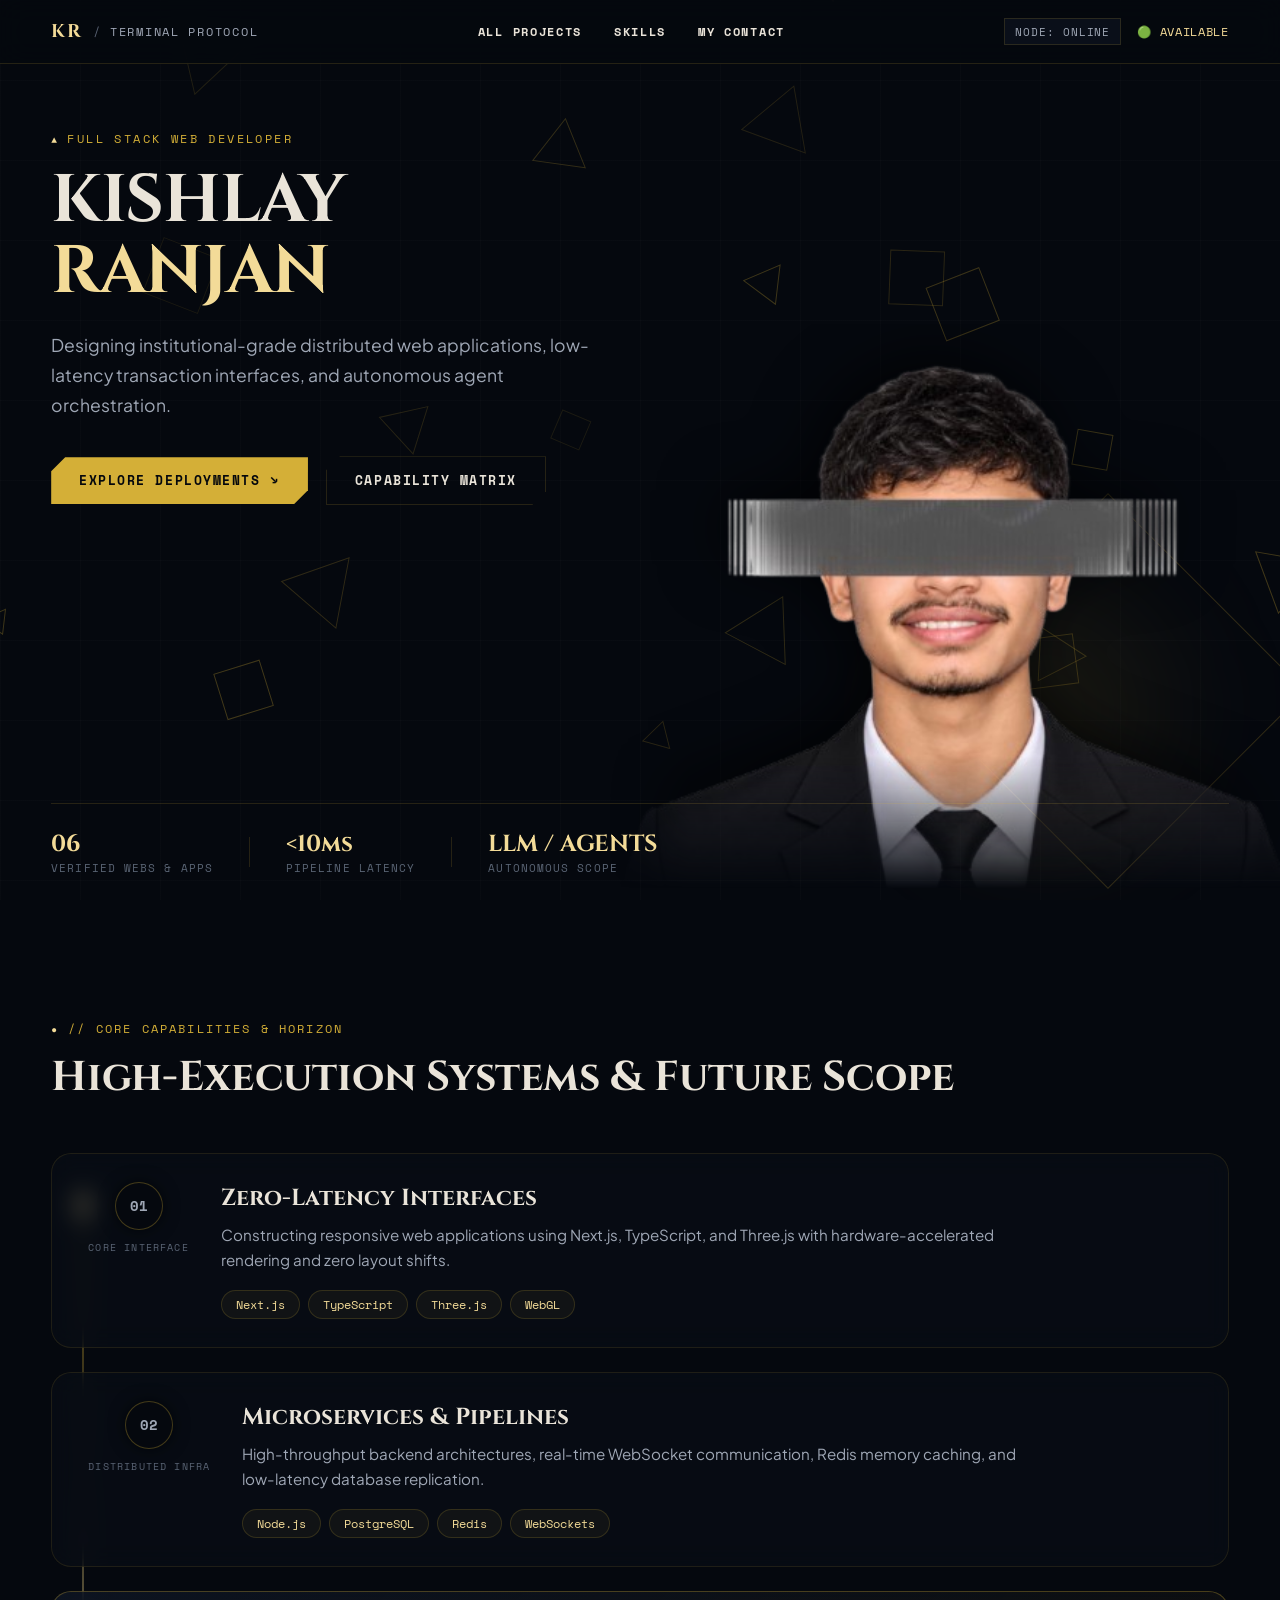
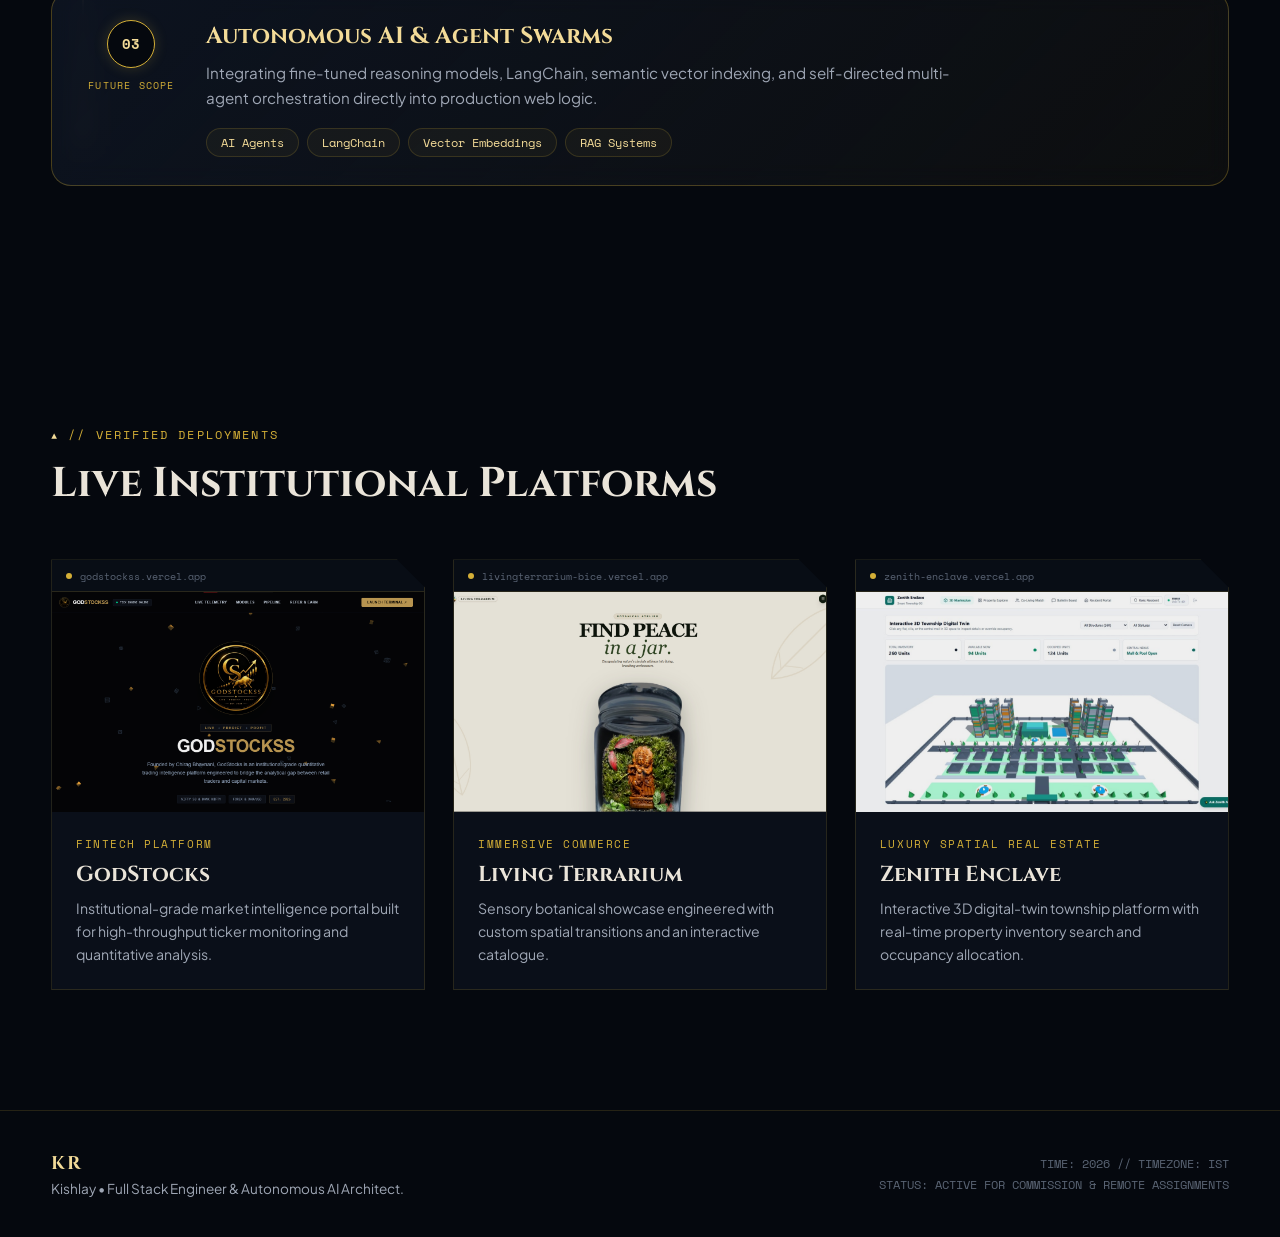
==== index.html @ 0a55dd40 "feat: institutional terminal v2.0" ====
<!DOCTYPE html>
<html lang="en">
<head>
  <meta charset="UTF-8" />
  <meta name="viewport" content="width=device-width, initial-scale=1.0" />
  <title>Kishlay — Systems Architect & Autonomous Intelligence</title>
  <link rel="preconnect" href="https://fonts.googleapis.com" />
  <link rel="preconnect" href="https://fonts.gstatic.com" crossorigin />
  <link href="https://fonts.googleapis.com/css2?family=Cinzel:wght@500;700;800&family=Plus+Jakarta+Sans:wght@300;400;500;600;700&family=Space+Mono:ital,wght@0,400;0,700;1,400&display=swap" rel="stylesheet" />
  <link rel="stylesheet" href="style.css" />
</head>
<body>

  <!-- Dynamic Electric Discharges & Fast Floating Geometry -->
  <canvas id="ambientCanvas"></canvas>
  <div class="grid-overlay"></div>

  <!-- Top Masthead Bar -->
  <header class="masthead">
    <a href="index.html" class="brand-group" style="text-decoration: none;">
      <span class="brand-monogram">KR</span>
      <span class="brand-sep">/</span>
      <span class="brand-descriptor">TERMINAL PROTOCOL</span>
    </a>

    <!-- Separate Multi-Page Navigation -->
    <nav class="masthead-nav">
      <a href="projects.html" class="nav-link-item">ALL PROJECTS</a>
      <a href="skills.html" class="nav-link-item">SKILLS</a>
      <a href="contact.html" class="nav-link-item">MY CONTACT</a>
    </nav>

    <div class="telemetry-bar">
      <span class="telemetry-pill">NODE: ONLINE</span>
      <span class="telemetry-status">🟢 AVAILABLE</span>
    </div>
  </header>

  <!-- Hero Section -->
  <section class="hero-stage">
    <div class="hero-meta-col">
      <div class="geometric-tag">
        <span class="tri-symbol">▲</span> FULL STACK WEB DEVELOPER
      </div>

      <h1 class="hero-title">
        KISHLAY<br />
        <span class="accent-gold">RANJAN</span>
      </h1>

      <p class="hero-statement">
        Designing institutional-grade distributed web applications, low-latency transaction interfaces, and autonomous agent orchestration.
      </p>

      <div class="hero-cta-group">
        <a href="projects.html" class="poly-btn gold-btn">
          <span>EXPLORE DEPLOYMENTS</span>
          <span class="btn-arrow">↘</span>
        </a>
        <a href="skills.html" class="poly-btn hollow-btn">
          <span>CAPABILITY MATRIX</span>
        </a>
      </div>
    </div>

    <!-- Cutout Docked Flush to Bottom-Right -->
    <div class="hero-portrait-stage">
      <div class="portrait-ambient-glow"></div>
      <div class="geometric-frame-accent"></div>
      <img src="photo.png" alt="Kishlay" class="hero-cutout" />
    </div>

    <div class="hero-ticker-band">
      <div class="ticker-cell">
        <span class="kpi-num">06</span>
        <span class="kpi-name">VERIFIED WEBS & APPS</span>
      </div>
      <div class="ticker-divider"></div>
      <div class="ticker-cell">
        <span class="kpi-num">&lt;10ms</span>
        <span class="kpi-name">PIPELINE LATENCY</span>
      </div>
      <div class="ticker-divider"></div>
      <div class="ticker-cell">
        <span class="kpi-num">LLM / AGENTS</span>
        <span class="kpi-name">AUTONOMOUS SCOPE</span>
      </div>
    </div>
  </section>

  <!-- Capabilities: Connected Circuit Console -->
  <section class="section" id="capabilities">
    <div class="section-badge">
      <span class="tri-marker">●</span> // CORE CAPABILITIES & HORIZON
    </div>
    <h2 class="section-heading">High-Execution Systems & Future Scope</h2>

    <div class="circuit-deck">
      <div class="circuit-rail">
        <div class="circuit-glow-pulse"></div>
      </div>

      <!-- Node 01 -->
      <div class="circuit-node">
        <div class="node-anchor">
          <div class="node-ring"><span class="node-core">01</span></div>
          <span class="node-status-tag">CORE INTERFACE</span>
        </div>
        <div class="node-detail">
          <h3 class="node-title">Zero-Latency Interfaces</h3>
          <p class="node-desc">
            Constructing responsive web applications using Next.js, TypeScript, and Three.js with hardware-accelerated rendering and zero layout shifts.
          </p>
          <div class="node-pills">
            <span>Next.js</span>
            <span>TypeScript</span>
            <span>Three.js</span>
            <span>WebGL</span>
          </div>
        </div>
      </div>

      <!-- Node 02 -->
      <div class="circuit-node">
        <div class="node-anchor">
          <div class="node-ring"><span class="node-core">02</span></div>
          <span class="node-status-tag">DISTRIBUTED INFRA</span>
        </div>
        <div class="node-detail">
          <h3 class="node-title">Microservices & Pipelines</h3>
          <p class="node-desc">
            High-throughput backend architectures, real-time WebSocket communication, Redis memory caching, and low-latency database replication.
          </p>
          <div class="node-pills">
            <span>Node.js</span>
            <span>PostgreSQL</span>
            <span>Redis</span>
            <span>WebSockets</span>
          </div>
        </div>
      </div>

      <!-- Node 03 -->
      <div class="circuit-node featured-node">
        <div class="node-anchor">
          <div class="node-ring gold-ring"><span class="node-core gold-core">03</span></div>
          <span class="node-status-tag gold-tag">FUTURE SCOPE</span>
        </div>
        <div class="node-detail">
          <h3 class="node-title gold-title">Autonomous AI & Agent Swarms</h3>
          <p class="node-desc">
            Integrating fine-tuned reasoning models, LangChain, semantic vector indexing, and self-directed multi-agent orchestration directly into production web logic.
          </p>
          <div class="node-pills">
            <span>AI Agents</span>
            <span>LangChain</span>
            <span>Vector Embeddings</span>
            <span>RAG Systems</span>
          </div>
        </div>
      </div>
    </div>
  </section>

  <!-- Production Platforms -->
  <section class="section" id="work">
    <div class="section-badge">
      <span class="tri-marker">▲</span> // VERIFIED DEPLOYMENTS
    </div>
    <h2 class="section-heading">Live Institutional Platforms</h2>

    <div class="showcase-tri-grid">
      <!-- Project 1: GodStocks -->
      <div class="project-polygon-card">
        <div class="card-inner-facet">
          <div class="preview-browser-header">
            <span class="terminal-dot"></span>
            <span class="terminal-url">godstockss.vercel.app</span>
          </div>
          <div class="img-viewport">
            <img src="./godstocks.png" alt="GodStocks" class="viewport-shot" />
            <a href="https://godstockss.vercel.app/" target="_blank" rel="noopener noreferrer" class="facet-link-overlay">
              <span>LAUNCH ENGINE ↗</span>
            </a>
          </div>
          <div class="card-details">
            <span class="category-indicator">FINTECH PLATFORM</span>
            <h3 class="platform-name">GodStocks</h3>
            <p class="platform-summary">Institutional-grade market intelligence portal built for high-throughput ticker monitoring and quantitative analysis.</p>
          </div>
        </div>
      </div>

      <!-- Project 2: Living Terrarium -->
      <div class="project-polygon-card">
        <div class="card-inner-facet">
          <div class="preview-browser-header">
            <span class="terminal-dot"></span>
            <span class="terminal-url">livingterrarium-bice.vercel.app</span>
          </div>
          <div class="img-viewport">
            <img src="./living-terrarium.jpg" alt="Living Terrarium" class="viewport-shot" />
            <a href="https://livingterrarium-bice.vercel.app/" target="_blank" rel="noopener noreferrer" class="facet-link-overlay">
              <span>LAUNCH STORE ↗</span>
            </a>
          </div>
          <div class="card-details">
            <span class="category-indicator">IMMERSIVE COMMERCE</span>
            <h3 class="platform-name">Living Terrarium</h3>
            <p class="platform-summary">Sensory botanical showcase engineered with custom spatial transitions and an interactive catalogue.</p>
          </div>
        </div>
      </div>

      <!-- Project 3: Zenith Enclave -->
      <div class="project-polygon-card">
        <div class="card-inner-facet">
          <div class="preview-browser-header">
            <span class="terminal-dot"></span>
            <span class="terminal-url">zenith-enclave.vercel.app</span>
          </div>
          <div class="img-viewport">
            <img src="./zenith-enclave.png" alt="Zenith Enclave" class="viewport-shot" />
            <a href="https://zenith-enclave.vercel.app/" target="_blank" rel="noopener noreferrer" class="facet-link-overlay">
              <span>LAUNCH TWIN ↗</span>
            </a>
          </div>
          <div class="card-details">
            <span class="category-indicator">LUXURY SPATIAL REAL ESTATE</span>
            <h3 class="platform-name">Zenith Enclave</h3>
            <p class="platform-summary">Interactive 3D digital-twin township platform with real-time property inventory search and occupancy allocation.</p>
          </div>
        </div>
      </div>
    </div>
  </section>

  <!-- Institutional Terminal Footer -->
  <footer class="terminal-footer">
    <div class="footer-block">
      <span class="brand-monogram">KR</span>
      <p>Kishlay &bull; Full Stack Engineer & Autonomous AI Architect.</p>
    </div>
    <div class="footer-meta">
      <span>TIME: 2026 // TIMEZONE: IST</span>
      <span>STATUS: ACTIVE FOR COMMISSION & REMOTE ASSIGNMENTS</span>
    </div>
  </footer>

  <!-- Spark & Geometry Engine -->
  <script>
    (() => {
      const canvas = document.getElementById('ambientCanvas');
      const ctx = canvas.getContext('2d');
      let w, h;
      function resize() {
        w = canvas.width = window.innerWidth;
        h = canvas.height = window.innerHeight;
      }
      window.addEventListener('resize', resize);
      resize();

      class FloatingPolygon {
        constructor() { this.reset(true); }
        reset(initial = false) {
          this.x = Math.random() * w;
          this.y = initial ? Math.random() * h : (Math.random() > 0.5 ? -40 : h + 40);
          this.size = Math.random() * 28 + 14;
          const angle = Math.random() * Math.PI * 2;
          const speed = Math.random() * 2.2 + 1.2;
          this.vx = Math.cos(angle) * speed;
          this.vy = Math.sin(angle) * speed;
          this.rot = Math.random() * Math.PI * 2;
          this.rotSpeed = (Math.random() - 0.5) * 0.04;
          this.sides = Math.random() > 0.5 ? 3 : 4;
          this.alpha = Math.random() * 0.22 + 0.08;
        }
        update() {
          this.x += this.vx;
          this.y += this.vy;
          this.rot += this.rotSpeed;
          if (this.x < -60 || this.x > w + 60 || this.y < -60 || this.y > h + 60) this.reset(false);
        }
        draw(ctx) {
          ctx.save();
          ctx.translate(this.x, this.y);
          ctx.rotate(this.rot);
          ctx.strokeStyle = `rgba(212, 175, 55, ${this.alpha})`;
          ctx.lineWidth = 1;
          ctx.beginPath();
          for (let i = 0; i < this.sides; i++) {
            const a = (i * 2 * Math.PI) / this.sides;
            const px = Math.cos(a) * this.size;
            const py = Math.sin(a) * this.size;
            if (i === 0) ctx.moveTo(px, py);
            else ctx.lineTo(px, py);
          }
          ctx.closePath();
          ctx.stroke();
          ctx.restore();
        }
      }
      const polygons = Array.from({ length: 24 }, () => new FloatingPolygon());

      let sparks = [];
      let lastMouse = { x: w / 2, y: h / 2 };

      class LightningSpark {
        constructor(startX, startY, targetX, targetY) {
          this.life = 1.0;
          this.decay = Math.random() * 0.08 + 0.05;
          this.segments = [];
          this.color = Math.random() > 0.3 ? '#f3db98' : '#ffffff';
          this.width = Math.random() * 1.8 + 0.8;
          let curX = startX;
          let curY = startY;
          this.segments.push({ x: curX, y: curY });
          const steps = 6;
          const dx = (targetX - startX) / steps;
          const dy = (targetY - startY) / steps;
          for (let i = 1; i <= steps; i++) {
            curX = startX + dx * i + (Math.random() - 0.5) * 35;
            curY = startY + dy * i + (Math.random() - 0.5) * 35;
            this.segments.push({ x: curX, y: curY });
          }
        }
        update() { this.life -= this.decay; }
        draw(ctx) {
          if (this.life <= 0 || this.segments.length < 2) return;
          ctx.save();
          ctx.globalAlpha = Math.max(0, this.life);
          ctx.strokeStyle = this.color;
          ctx.lineWidth = this.width;
          ctx.shadowColor = '#d4af37';
          ctx.shadowBlur = 8;
          ctx.beginPath();
          ctx.moveTo(this.segments[0].x, this.segments[0].y);
          for (let i = 1; i < this.segments.length; i++) {
            ctx.lineTo(this.segments[i].x, this.segments[i].y);
          }
          ctx.stroke();
          ctx.restore();
        }
      }

      window.addEventListener('mousemove', (e) => {
        const dist = Math.hypot(e.clientX - lastMouse.x, e.clientY - lastMouse.y);
        if (dist > 8) {
          for (let i = 0; i < 2; i++) {
            const angle = Math.random() * Math.PI * 2;
            const reach = Math.random() * 45 + 15;
            sparks.push(new LightningSpark(e.clientX, e.clientY, e.clientX + Math.cos(angle) * reach, e.clientY + Math.sin(angle) * reach));
          }
        }
        lastMouse = { x: e.clientX, y: e.clientY };
      });

      function render() {
        ctx.clearRect(0, 0, w, h);
        for (let poly of polygons) { poly.update(); poly.draw(ctx); }
        for (let i = sparks.length - 1; i >= 0; i--) {
          sparks[i].update(); sparks[i].draw(ctx);
          if (sparks[i].life <= 0) sparks.splice(i, 1);
        }
        requestAnimationFrame(render);
      }
      render();
    })();
  </script>
</body>
</html>
---- style.css ----
/* ============================================================
   INSTITUTIONAL PALETTE: DEEP NAVY, BEIGE & CHAMPAGNE GOLD
   Zero Boxes • Chamfered Polygons • Mask-Faded Cutout
   ============================================================ */

:root {
  /* Institutional Wall-Street / NASDAQ Palette */
  --navy-deep: #05080e;
  --navy-surface: #0a0f19;
  --navy-facet: #0f1726;
  --navy-border: rgba(212, 175, 55, 0.16);

  --gold-primary: #d4af37;
  --gold-bright: #f3db98;
  --gold-faint: rgba(212, 175, 55, 0.08);

  --beige-text: #eae4d9;
  --beige-muted: #9fa7b5;
  --slate-dim: #5a6474;

  --font-serif: 'Cinzel', serif;
  --font-sans: 'Plus Jakarta Sans', system-ui, sans-serif;
  --font-mono: 'Space Mono', monospace;
}

*, *::before, *::after {
  box-sizing: border-box;
  margin: 0;
  padding: 0;
}

html {
  scroll-behavior: smooth;
  background-color: var(--navy-deep);
  color: var(--beige-text);
  font-family: var(--font-sans);
}

body {
  overflow-x: hidden;
  background-color: var(--navy-deep);
}

/* Background Canvas & Grid */
#ambientCanvas {
  position: fixed;
  inset: 0;
  pointer-events: none;
  z-index: 0;
}

.grid-overlay {
  position: fixed;
  inset: 0;
  pointer-events: none;
  background-image: 
    linear-gradient(to right, rgba(234, 228, 217, 0.02) 1px, transparent 1px),
    linear-gradient(to bottom, rgba(234, 228, 217, 0.02) 1px, transparent 1px);
  background-size: 80px 80px;
  z-index: 1;
}

/* ---------- Masthead / Top Navigation ---------- */
.masthead {
  position: fixed;
  top: 0;
  left: 0;
  right: 0;
  height: 64px;
  padding: 0 4vw;
  display: flex;
  align-items: center;
  justify-content: space-between;
  background: rgba(5, 8, 14, 0.88);
  backdrop-filter: blur(14px);
  -webkit-backdrop-filter: blur(14px);
  border-bottom: 1px solid var(--navy-border);
  z-index: 50;
  font-family: var(--font-mono);
  font-size: 0.78rem;
}

.brand-group {
  display: flex;
  align-items: center;
  gap: 10px;
}

.brand-monogram {
  font-family: var(--font-serif);
  font-size: 1.15rem;
  font-weight: 700;
  color: var(--gold-bright);
  letter-spacing: 0.1em;
}

.brand-sep { color: var(--slate-dim); }
.brand-descriptor { color: var(--beige-muted); letter-spacing: 0.15em; font-size: 0.72rem; }

/* Centered Navigation Links */
.masthead-nav {
  display: flex;
  align-items: center;
  gap: 32px;
}

.masthead-nav a,
.masthead-nav a:visited,
.nav-link-item,
.nav-link-item:visited {
  font-family: var(--font-mono);
  font-size: 0.75rem;
  font-weight: 600;
  letter-spacing: 0.14em;
  color: var(--beige-text) !important;
  text-decoration: none !important;
  text-transform: uppercase;
  padding: 6px 0;
  position: relative;
  transition: color 0.25s ease;
}

.masthead-nav a::after,
.nav-link-item::after {
  content: '';
  position: absolute;
  bottom: 0;
  left: 0;
  width: 0;
  height: 2px;
  background: var(--gold-bright);
  box-shadow: 0 0 8px var(--gold-bright);
  transition: width 0.3s ease;
}

.masthead-nav a:hover,
.nav-link-item:hover {
  color: var(--gold-bright) !important;
  text-shadow: 0 0 8px rgba(243, 219, 152, 0.4);
}

.masthead-nav a:hover::after,
.nav-link-item:hover::after {
  width: 100%;
}

.telemetry-bar {
  display: flex;
  align-items: center;
  gap: 16px;
}

.telemetry-pill {
  padding: 4px 10px;
  background: var(--navy-surface);
  border: 1px solid var(--navy-border);
  color: var(--beige-muted);
  font-size: 0.7rem;
  letter-spacing: 0.08em;
}

.telemetry-status {
  color: var(--gold-bright);
  font-size: 0.72rem;
  letter-spacing: 0.06em;
}

/* ---------- Hero Stage & Cutout Docking ---------- */
.hero-stage {
  position: relative;
  min-height: 100vh;
  padding: 130px 4vw 0;
  display: flex;
  flex-direction: column;
  justify-content: space-between;
  overflow: hidden;
  z-index: 2;
}

.hero-meta-col {
  max-width: 680px;
  position: relative;
  z-index: 4;
}

.geometric-tag {
  font-family: var(--font-mono);
  font-size: 0.75rem;
  letter-spacing: 0.2em;
  color: var(--gold-primary);
  margin-bottom: 1.2rem;
  display: flex;
  align-items: center;
  gap: 8px;
}

.tri-symbol {
  font-size: 0.6rem;
  color: var(--gold-bright);
}

.hero-title {
  font-family: var(--font-serif);
  font-size: 4.2rem;
  line-height: 1.05;
  letter-spacing: -0.02em;
  color: var(--beige-text);
  margin-bottom: 1.5rem;
}

.accent-gold {
  color: var(--gold-bright);
}

.hero-statement {
  font-size: 1.1rem;
  line-height: 1.7;
  color: var(--beige-muted);
  max-width: 540px;
  margin-bottom: 2.2rem;
}

/* Polygonal Chamfered Buttons (No standard boxes) */
.hero-cta-group {
  display: flex;
  gap: 18px;
  align-items: center;
}

.poly-btn {
  display: inline-flex;
  align-items: center;
  gap: 10px;
  padding: 14px 28px;
  font-family: var(--font-mono);
  font-size: 0.8rem;
  font-weight: 700;
  letter-spacing: 0.12em;
  text-decoration: none;
  /* Sliced faceted geometry corner cuts */
  clip-path: polygon(14px 0, 100% 0, 100% calc(100% - 14px), calc(100% - 14px) 100%, 0 100%, 0 14px);
  transition: all 0.3s ease;
}

.gold-btn {
  background: var(--gold-primary);
  color: #04070c;
}
.gold-btn:hover {
  background: var(--gold-bright);
  transform: translateY(-2px);
}

.hollow-btn {
  background: transparent;
  color: var(--beige-text);
  border: 1px solid var(--navy-border);
}
.hollow-btn:hover {
  border-color: var(--gold-primary);
  color: var(--gold-bright);
}

/* CUTOUT PINNED FLUSH TO BOTTOM-RIGHT WITH MASK GRADIENT */
.hero-portrait-stage {
  position: absolute;
  right: 0;
  bottom: 0;
  width: 44vw;
  max-width: 540px;
  z-index: 3;
  line-height: 0;
  display: flex;
  justify-content: flex-end;
  pointer-events: none;
}

.portrait-ambient-glow {
  position: absolute;
  right: 8%;
  bottom: 0;
  width: 380px;
  height: 380px;
  border-radius: 50%;
  background: radial-gradient(circle, rgba(212, 175, 55, 0.12) 0%, transparent 70%);
  filter: blur(50px);
  z-index: 1;
}

.geometric-frame-accent {
  position: absolute;
  right: 6%;
  bottom: 12%;
  width: 280px;
  height: 280px;
  border: 1px solid rgba(212, 175, 55, 0.2);
  transform: rotate(45deg);
  pointer-events: none;
  z-index: 1;
}

.hero-cutout {
  position: relative;
  z-index: 2;
  width: auto;
  height: 64vh;
  max-height: 600px;
  display: block;

  /* Smooth gradient fade to eliminate the straight bottom cut line */
  -webkit-mask-image: linear-gradient(to bottom, rgba(0,0,0,1) 75%, rgba(0,0,0,0) 98%),
                      linear-gradient(to right, rgba(0,0,0,0) 0%, rgba(0,0,0,1) 12%);
  mask-image: linear-gradient(to bottom, rgba(0,0,0,1) 75%, rgba(0,0,0,0) 98%),
              linear-gradient(to right, rgba(0,0,0,0) 0%, rgba(0,0,0,1) 12%);
  -webkit-mask-composite: source-in;
  mask-composite: intersect;

  filter: drop-shadow(-10px -10px 30px rgba(0, 0, 0, 0.7));
}

/* Metric Ticker Band */
.hero-ticker-band {
  position: relative;
  z-index: 4;
  display: flex;
  align-items: center;
  gap: 36px;
  padding: 24px 0;
  border-top: 1px solid var(--navy-border);
  margin-top: 60px;
}

.ticker-cell {
  display: flex;
  flex-direction: column;
}

.kpi-num {
  font-family: var(--font-serif);
  font-size: 1.45rem;
  font-weight: 700;
  color: var(--gold-bright);
}

.kpi-name {
  font-family: var(--font-mono);
  font-size: 0.68rem;
  letter-spacing: 0.1em;
  color: var(--slate-dim);
}

.ticker-divider {
  width: 1px;
  height: 30px;
  background: var(--navy-border);
}

/* ---------- Section Layout ---------- */
.section {
  position: relative;
  z-index: 2;
  padding: 120px 4vw;
  max-width: 1320px;
  margin: 0 auto;
}

.section-badge {
  font-family: var(--font-mono);
  font-size: 0.75rem;
  color: var(--gold-primary);
  letter-spacing: 0.18em;
  margin-bottom: 12px;
}

.tri-marker {
  font-size: 0.6rem;
  color: var(--gold-bright);
}

.section-heading {
  font-family: var(--font-serif);
  font-size: 2.6rem;
  color: var(--beige-text);
  margin-bottom: 48px;
}

/* ---------- Connected Circuit Console (Replaces Sharp Boxes) ---------- */
.circuit-deck {
  position: relative;
  display: flex;
  flex-direction: column;
  gap: 24px;
  margin-top: 20px;
}

/* Vertical Laser Rail Line */
.circuit-rail {
  position: absolute;
  top: 40px;
  bottom: 40px;
  left: 31px;
  width: 2px;
  background: linear-gradient(
    180deg,
    rgba(212, 175, 55, 0.5) 0%,
    rgba(212, 175, 55, 0.15) 50%,
    rgba(243, 219, 152, 0.6) 100%
  );
  z-index: 1;
}

.circuit-glow-pulse {
  position: absolute;
  width: 6px;
  height: 24px;
  left: -2px;
  border-radius: 4px;
  background: var(--gold-bright);
  box-shadow: 0 0 12px var(--gold-bright);
  animation: railPulse 4s infinite ease-in-out;
}

@keyframes railPulse {
  0% { top: 0; opacity: 0.3; }
  50% { top: calc(100% - 24px); opacity: 1; }
  100% { top: 0; opacity: 0.3; }
}

/* Continuous Soft-Edged Circuit Nodes */
.circuit-node {
  position: relative;
  z-index: 2;
  display: flex;
  align-items: flex-start;
  gap: 32px;
  padding: 28px 36px;
  background: rgba(10, 15, 25, 0.55);
  border-radius: 20px;
  border: 1px solid rgba(212, 175, 55, 0.12);
  backdrop-filter: blur(12px);
  -webkit-backdrop-filter: blur(12px);
  transition: transform 0.35s ease, border-color 0.35s ease, background 0.35s ease;
}

.circuit-node:hover {
  transform: translateX(8px);
  background: rgba(15, 23, 38, 0.85);
  border-color: rgba(212, 175, 55, 0.35);
}

.circuit-node.featured-node {
  border-color: rgba(212, 175, 55, 0.3);
  background: linear-gradient(135deg, rgba(15, 23, 38, 0.75) 0%, rgba(212, 175, 55, 0.04) 100%);
}

/* Circular Node Anchors */
.node-anchor {
  display: flex;
  flex-direction: column;
  align-items: center;
  gap: 10px;
  min-width: 64px;
}

.node-ring {
  width: 48px;
  height: 48px;
  border-radius: 50%;
  border: 1px solid rgba(212, 175, 55, 0.3);
  background: var(--navy-deep);
  display: flex;
  align-items: center;
  justify-content: center;
  box-shadow: 0 0 16px rgba(0, 0, 0, 0.6);
  transition: border-color 0.3s ease, box-shadow 0.3s ease;
}

.circuit-node:hover .node-ring {
  border-color: var(--gold-primary);
  box-shadow: 0 0 18px rgba(212, 175, 55, 0.25);
}

.node-core {
  font-family: var(--font-mono);
  font-size: 0.85rem;
  font-weight: 700;
  color: var(--beige-muted);
}

.gold-ring {
  border-color: var(--gold-primary);
  box-shadow: 0 0 14px rgba(212, 175, 55, 0.2);
}

.gold-core {
  color: var(--gold-bright);
}

.node-status-tag {
  font-family: var(--font-mono);
  font-size: 0.62rem;
  letter-spacing: 0.12em;
  color: var(--slate-dim);
  white-space: nowrap;
}

.gold-tag {
  color: var(--gold-primary);
}

/* Node Text Content */
.node-detail {
  flex: 1;
}

.node-title {
  font-family: var(--font-serif);
  font-size: 1.45rem;
  color: var(--beige-text);
  margin-bottom: 8px;
}

.gold-title {
  color: var(--gold-bright);
}

.node-desc {
  font-size: 0.95rem;
  line-height: 1.65;
  color: var(--beige-muted);
  max-width: 780px;
  margin-bottom: 18px;
}

.node-pills {
  display: flex;
  flex-wrap: wrap;
  gap: 8px;
}

.node-pills span {
  font-family: var(--font-mono);
  font-size: 0.72rem;
  padding: 5px 14px;
  border-radius: 100px;
  background: rgba(212, 175, 55, 0.05);
  border: 1px solid rgba(212, 175, 55, 0.18);
  color: var(--gold-bright);
}/* ---------- Connected Circuit Console (Replaces Sharp Boxes) ---------- */
.circuit-deck {
  position: relative;
  display: flex;
  flex-direction: column;
  gap: 24px;
  margin-top: 20px;
}

/* Vertical Laser Rail Line */
.circuit-rail {
  position: absolute;
  top: 40px;
  bottom: 40px;
  left: 31px;
  width: 2px;
  background: linear-gradient(
    180deg,
    rgba(212, 175, 55, 0.5) 0%,
    rgba(212, 175, 55, 0.15) 50%,
    rgba(243, 219, 152, 0.6) 100%
  );
  z-index: 1;
}

.circuit-glow-pulse {
  position: absolute;
  width: 6px;
  height: 24px;
  left: -2px;
  border-radius: 4px;
  background: var(--gold-bright);
  box-shadow: 0 0 12px var(--gold-bright);
  animation: railPulse 4s infinite ease-in-out;
}

@keyframes railPulse {
  0% { top: 0; opacity: 0.3; }
  50% { top: calc(100% - 24px); opacity: 1; }
  100% { top: 0; opacity: 0.3; }
}

/* Continuous Soft-Edged Circuit Nodes */
.circuit-node {
  position: relative;
  z-index: 2;
  display: flex;
  align-items: flex-start;
  gap: 32px;
  padding: 28px 36px;
  background: rgba(10, 15, 25, 0.55);
  border-radius: 20px;
  border: 1px solid rgba(212, 175, 55, 0.12);
  backdrop-filter: blur(12px);
  -webkit-backdrop-filter: blur(12px);
  transition: transform 0.35s ease, border-color 0.35s ease, background 0.35s ease;
}

.circuit-node:hover {
  transform: translateX(8px);
  background: rgba(15, 23, 38, 0.85);
  border-color: rgba(212, 175, 55, 0.35);
}

.circuit-node.featured-node {
  border-color: rgba(212, 175, 55, 0.3);
  background: linear-gradient(135deg, rgba(15, 23, 38, 0.75) 0%, rgba(212, 175, 55, 0.04) 100%);
}

/* Circular Node Anchors */
.node-anchor {
  display: flex;
  flex-direction: column;
  align-items: center;
  gap: 10px;
  min-width: 64px;
}

.node-ring {
  width: 48px;
  height: 48px;
  border-radius: 50%;
  border: 1px solid rgba(212, 175, 55, 0.3);
  background: var(--navy-deep);
  display: flex;
  align-items: center;
  justify-content: center;
  box-shadow: 0 0 16px rgba(0, 0, 0, 0.6);
  transition: border-color 0.3s ease, box-shadow 0.3s ease;
}

.circuit-node:hover .node-ring {
  border-color: var(--gold-primary);
  box-shadow: 0 0 18px rgba(212, 175, 55, 0.25);
}

.node-core {
  font-family: var(--font-mono);
  font-size: 0.85rem;
  font-weight: 700;
  color: var(--beige-muted);
}

.gold-ring {
  border-color: var(--gold-primary);
  box-shadow: 0 0 14px rgba(212, 175, 55, 0.2);
}

.gold-core {
  color: var(--gold-bright);
}

.node-status-tag {
  font-family: var(--font-mono);
  font-size: 0.62rem;
  letter-spacing: 0.12em;
  color: var(--slate-dim);
  white-space: nowrap;
}

.gold-tag {
  color: var(--gold-primary);
}

/* Node Text Content */
.node-detail {
  flex: 1;
}

.node-title {
  font-family: var(--font-serif);
  font-size: 1.45rem;
  color: var(--beige-text);
  margin-bottom: 8px;
}

.gold-title {
  color: var(--gold-bright);
}

.node-desc {
  font-size: 0.95rem;
  line-height: 1.65;
  color: var(--beige-muted);
  max-width: 780px;
  margin-bottom: 18px;
}

.node-pills {
  display: flex;
  flex-wrap: wrap;
  gap: 8px;
}

.node-pills span {
  font-family: var(--font-mono);
  font-size: 0.72rem;
  padding: 5px 14px;
  border-radius: 100px;
  background: rgba(212, 175, 55, 0.05);
  border: 1px solid rgba(212, 175, 55, 0.18);
  color: var(--gold-bright);
}

/* ---------- Production Platform Sliced Cards ---------- */
.showcase-tri-grid {
  display: grid;
  grid-template-columns: repeat(3, 1fr);
  gap: 28px;
}

.project-polygon-card {
  position: relative;
  background: var(--navy-surface);
  /* Sliced diagonal top-right edge */
  clip-path: polygon(0 0, calc(100% - 28px) 0, 100% 28px, 100% 100%, 0 100%);
  border: 1px solid var(--navy-border);
  transition: transform 0.35s ease, border-color 0.35s ease;
}

.project-polygon-card:hover {
  transform: translateY(-6px);
  border-color: rgba(212, 175, 55, 0.4);
}

.preview-browser-header {
  height: 32px;
  padding: 0 14px;
  display: flex;
  align-items: center;
  gap: 8px;
  background: #080d15;
  border-bottom: 1px solid var(--navy-border);
}

.terminal-dot {
  width: 6px;
  height: 6px;
  border-radius: 50%;
  background: var(--gold-primary);
}

.terminal-url {
  font-family: var(--font-mono);
  font-size: 0.65rem;
  color: var(--slate-dim);
}

.img-viewport {
  position: relative;
  height: 220px;
  overflow: hidden;
  background: #04070c;
}

.viewport-shot {
  width: 100%;
  height: 100%;
  object-fit: cover;
  object-position: top center;
  display: block;
  transition: transform 0.5s cubic-bezier(0.16, 1, 0.3, 1), filter 0.3s ease;
  filter: brightness(0.92) contrast(1.04);
}

.project-polygon-card:hover .viewport-shot {
  transform: scale(1.05);
  filter: brightness(1);
}

.facet-link-overlay {
  position: absolute;
  inset: 0;
  background: rgba(5, 8, 14, 0.78);
  backdrop-filter: blur(4px);
  display: flex;
  align-items: center;
  justify-content: center;
  font-family: var(--font-mono);
  font-size: 0.8rem;
  font-weight: 700;
  letter-spacing: 0.12em;
  color: var(--gold-bright);
  text-decoration: none;
  opacity: 0;
  transition: opacity 0.25s ease;
}

.project-polygon-card:hover .facet-link-overlay {
  opacity: 1;
}

.card-details {
  padding: 24px;
}

.category-indicator {
  font-family: var(--font-mono);
  font-size: 0.68rem;
  letter-spacing: 0.14em;
  color: var(--gold-primary);
  display: block;
  margin-bottom: 8px;
}

.platform-name {
  font-family: var(--font-serif);
  font-size: 1.35rem;
  color: var(--beige-text);
  margin-bottom: 8px;
}

.platform-summary {
  font-size: 0.88rem;
  line-height: 1.6;
  color: var(--beige-muted);
}

/* ---------- Terminal Footer ---------- */
.terminal-footer {
  border-top: 1px solid var(--navy-border);
  padding: 40px 4vw;
  display: flex;
  justify-content: space-between;
  align-items: center;
  background: var(--navy-deep);
}

.footer-block p {
  font-size: 0.85rem;
  color: var(--beige-muted);
  margin-top: 4px;
}

.footer-meta {
  display: flex;
  flex-direction: column;
  gap: 4px;
  font-family: var(--font-mono);
  font-size: 0.72rem;
  color: var(--slate-dim);
  text-align: right;
}

/* ============================================================
   RESPONSIVE (Mobile Viewports)
   ============================================================ */
@media (max-width: 992px) {
  .hero-title {
    font-size: 2.8rem;
  }
  .hero-portrait-stage {
    position: static;
    width: 100%;
    max-width: 380px;
    margin: 40px auto 0;
    justify-content: center;
  }
  .hero-cutout {
    height: 44vh;
  }
  .faceted-grid,
  .showcase-tri-grid {
    grid-template-columns: 1fr;
  }
  .hero-ticker-band {
    flex-direction: column;
    align-items: flex-start;
    gap: 16px;
  }
  .ticker-divider {
    display: none;
  }
  .terminal-footer {
    flex-direction: column;
    gap: 20px;
    text-align: center;
  }
  .footer-meta {
    text-align: center;
  }
}
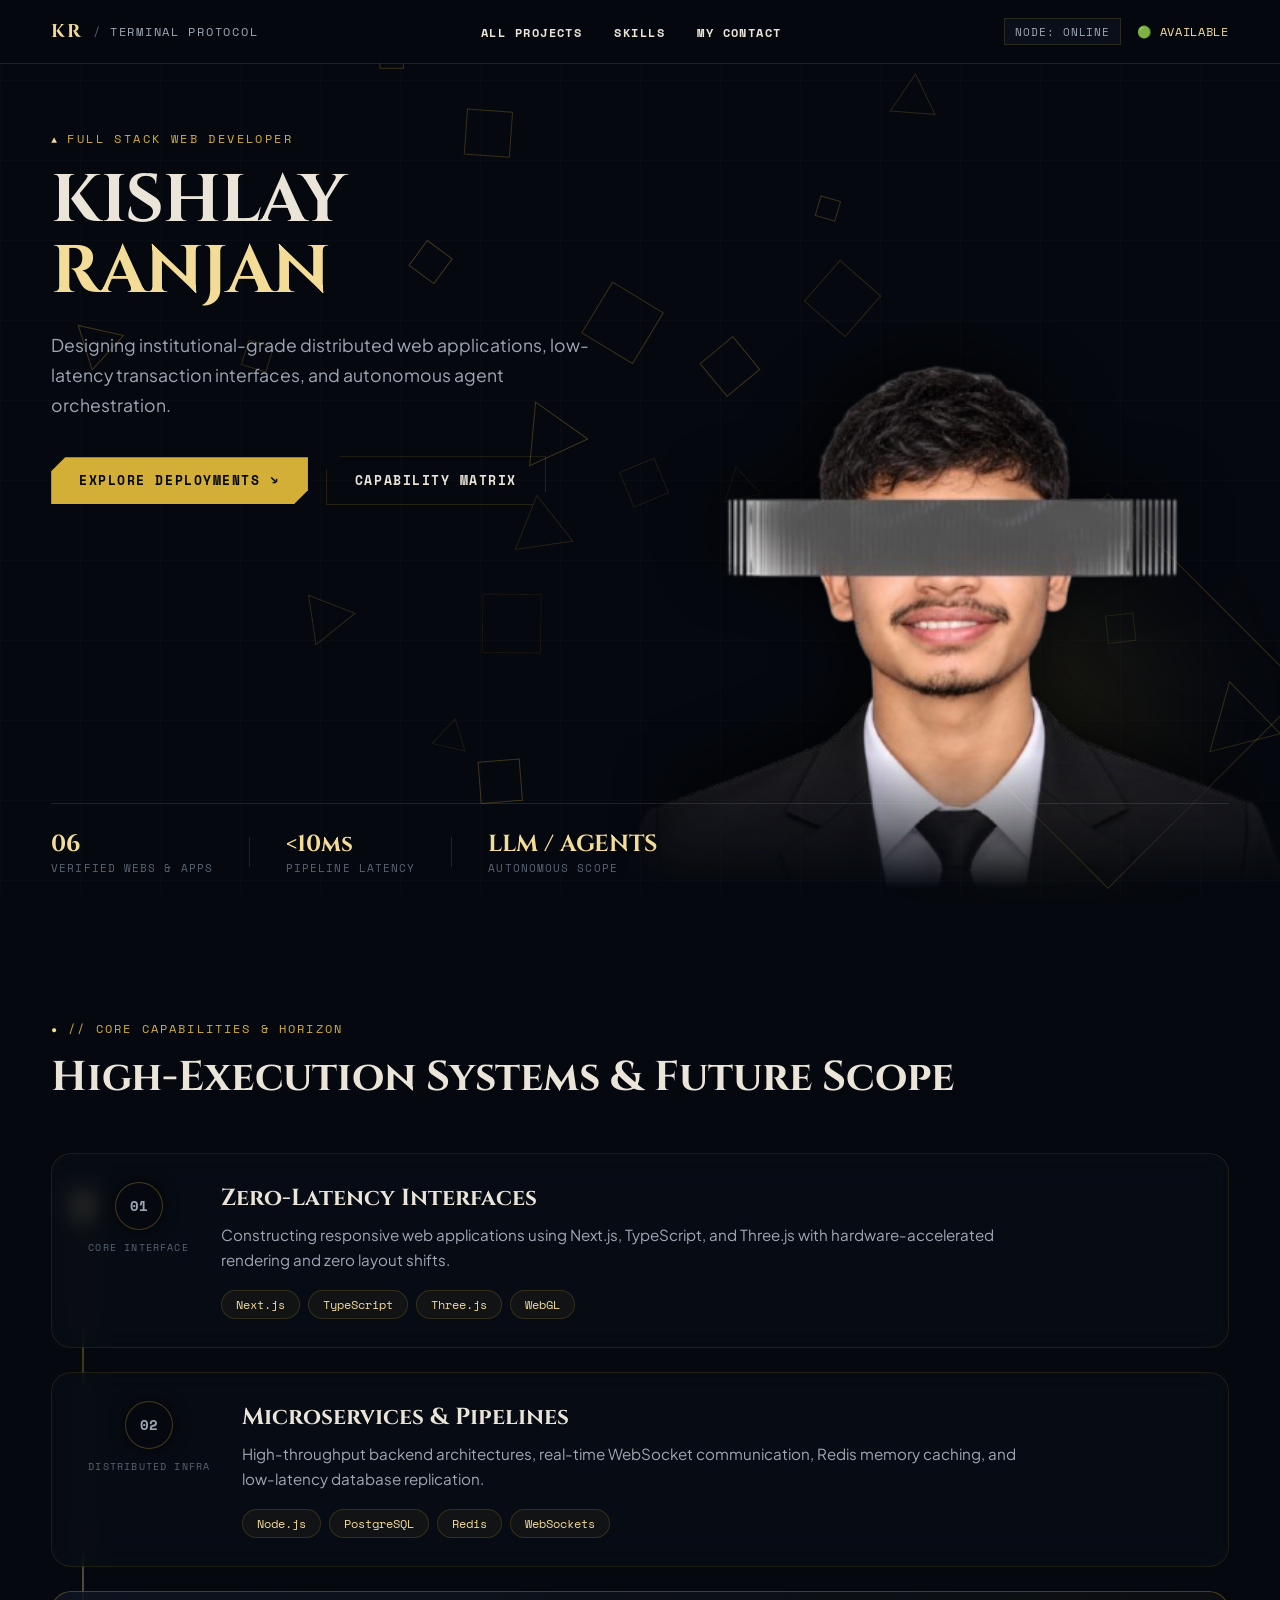
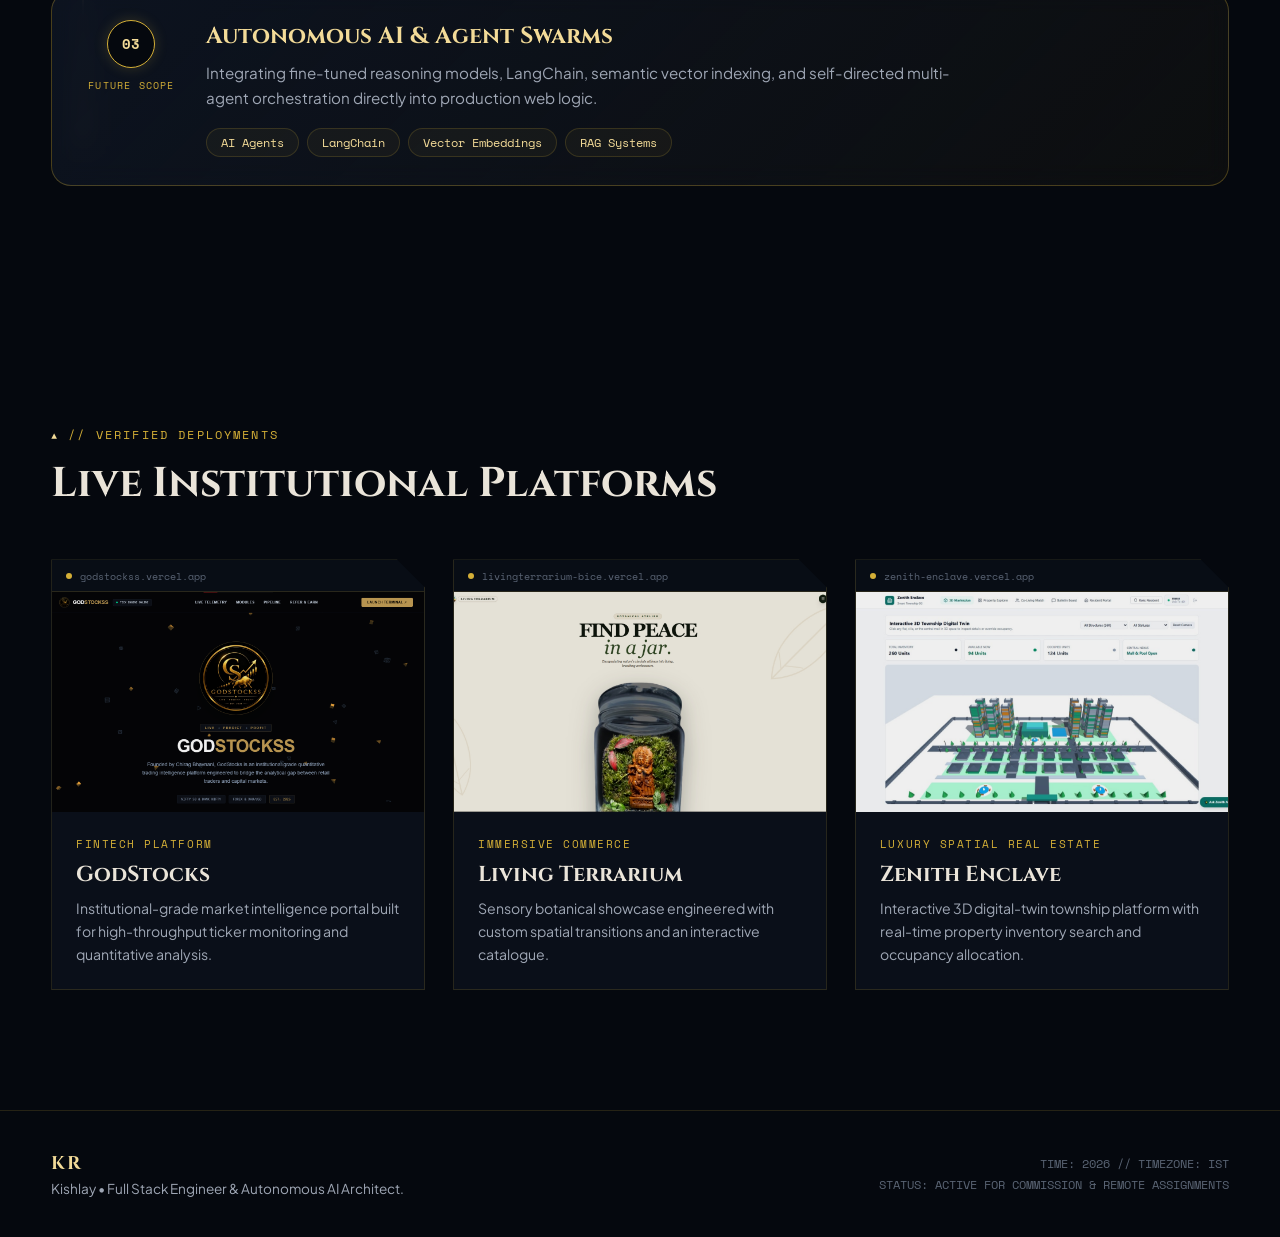
==== commit 3f246ed8: "fix: mobile navbar responsiveness" ====
--- a/index.html
+++ b/index.html
@@ -7,7 +7,801 @@
   <link rel="preconnect" href="https://fonts.googleapis.com" />
   <link rel="preconnect" href="https://fonts.gstatic.com" crossorigin />
   <link href="https://fonts.googleapis.com/css2?family=Cinzel:wght@500;700;800&family=Plus+Jakarta+Sans:wght@300;400;500;600;700&family=Space+Mono:ital,wght@0,400;0,700;1,400&display=swap" rel="stylesheet" />
-  <link rel="stylesheet" href="style.css" />
+
+  <style>
+    /* ============================================================
+       INSTITUTIONAL PALETTE: DEEP NAVY, BEIGE & CHAMPAGNE GOLD
+       ============================================================ */
+    :root {
+      --navy-deep: #05080e;
+      --navy-surface: #0a0f19;
+      --navy-facet: #0f1726;
+      --navy-border: rgba(212, 175, 55, 0.16);
+
+      --gold-primary: #d4af37;
+      --gold-bright: #f3db98;
+      --gold-faint: rgba(212, 175, 55, 0.08);
+
+      --beige-text: #eae4d9;
+      --beige-muted: #9fa7b5;
+      --slate-dim: #5a6474;
+
+      --font-serif: 'Cinzel', serif;
+      --font-sans: 'Plus Jakarta Sans', system-ui, sans-serif;
+      --font-mono: 'Space Mono', monospace;
+    }
+
+    *, *::before, *::after {
+      box-sizing: border-box;
+      margin: 0;
+      padding: 0;
+    }
+
+    html {
+      scroll-behavior: smooth;
+      background-color: var(--navy-deep);
+      color: var(--beige-text);
+      font-family: var(--font-sans);
+    }
+
+    body {
+      overflow-x: hidden;
+      background-color: var(--navy-deep);
+    }
+
+    /* Ambient Background Elements */
+    #ambientCanvas {
+      position: fixed;
+      inset: 0;
+      pointer-events: none;
+      z-index: 0;
+    }
+
+    .grid-overlay {
+      position: fixed;
+      inset: 0;
+      pointer-events: none;
+      background-image: 
+        linear-gradient(to right, rgba(234, 228, 217, 0.02) 1px, transparent 1px),
+        linear-gradient(to bottom, rgba(234, 228, 217, 0.02) 1px, transparent 1px);
+      background-size: 80px 80px;
+      z-index: 1;
+    }
+
+    /* ---------- Masthead / Top Navigation ---------- */
+    .masthead {
+      position: fixed;
+      top: 0;
+      left: 0;
+      right: 0;
+      height: 64px;
+      padding: 0 4vw;
+      display: flex;
+      align-items: center;
+      justify-content: space-between;
+      background: rgba(5, 8, 14, 0.92);
+      backdrop-filter: blur(14px);
+      -webkit-backdrop-filter: blur(14px);
+      border-bottom: 1px solid var(--navy-border);
+      z-index: 50;
+      font-family: var(--font-mono);
+      font-size: 0.78rem;
+    }
+
+    .brand-group {
+      display: flex;
+      align-items: center;
+      gap: 10px;
+      text-decoration: none;
+    }
+
+    .brand-monogram {
+      font-family: var(--font-serif);
+      font-size: 1.15rem;
+      font-weight: 700;
+      color: var(--gold-bright);
+      letter-spacing: 0.1em;
+    }
+
+    .brand-sep { color: var(--slate-dim); }
+    .brand-descriptor { color: var(--beige-muted); letter-spacing: 0.15em; font-size: 0.72rem; }
+
+    /* Desktop Nav Links */
+    .masthead-nav {
+      display: flex;
+      align-items: center;
+      gap: 32px;
+    }
+
+    .nav-link-item,
+    .nav-link-item:visited {
+      color: var(--beige-text);
+      text-decoration: none;
+      font-family: var(--font-mono);
+      font-size: 0.76rem;
+      font-weight: 600;
+      letter-spacing: 0.12em;
+      padding: 6px 0;
+      position: relative;
+      transition: color 0.25s ease;
+      white-space: nowrap;
+    }
+
+    .nav-link-item:hover {
+      color: var(--gold-bright);
+    }
+
+    .nav-link-item::after {
+      content: '';
+      position: absolute;
+      bottom: 0;
+      left: 0;
+      width: 0;
+      height: 2px;
+      background: var(--gold-bright);
+      box-shadow: 0 0 8px var(--gold-bright);
+      transition: width 0.3s ease;
+    }
+
+    .nav-link-item:hover::after {
+      width: 100%;
+    }
+
+    .telemetry-bar {
+      display: flex;
+      align-items: center;
+      gap: 16px;
+    }
+
+    .telemetry-pill {
+      padding: 4px 10px;
+      background: var(--navy-surface);
+      border: 1px solid var(--navy-border);
+      color: var(--beige-muted);
+      font-size: 0.7rem;
+      letter-spacing: 0.08em;
+    }
+
+    .telemetry-status {
+      color: var(--gold-bright);
+      font-size: 0.72rem;
+      letter-spacing: 0.06em;
+    }
+
+    /* ---------- Hero Stage & Cutout Docking ---------- */
+    .hero-stage {
+      position: relative;
+      min-height: 100vh;
+      padding: 130px 4vw 0;
+      display: flex;
+      flex-direction: column;
+      justify-content: space-between;
+      overflow: hidden;
+      z-index: 2;
+    }
+
+    .hero-meta-col {
+      max-width: 680px;
+      position: relative;
+      z-index: 4;
+    }
+
+    .geometric-tag {
+      font-family: var(--font-mono);
+      font-size: 0.75rem;
+      letter-spacing: 0.2em;
+      color: var(--gold-primary);
+      margin-bottom: 1.2rem;
+      display: flex;
+      align-items: center;
+      gap: 8px;
+    }
+
+    .tri-symbol {
+      font-size: 0.6rem;
+      color: var(--gold-bright);
+    }
+
+    .hero-title {
+      font-family: var(--font-serif);
+      font-size: clamp(2.8rem, 6vw, 4.2rem);
+      line-height: 1.05;
+      letter-spacing: -0.02em;
+      color: var(--beige-text);
+      margin-bottom: 1.5rem;
+    }
+
+    .accent-gold {
+      color: var(--gold-bright);
+    }
+
+    .hero-statement {
+      font-size: 1.1rem;
+      line-height: 1.7;
+      color: var(--beige-muted);
+      max-width: 540px;
+      margin-bottom: 2.2rem;
+    }
+
+    .hero-cta-group {
+      display: flex;
+      gap: 18px;
+      align-items: center;
+      flex-wrap: wrap;
+    }
+
+    .poly-btn {
+      display: inline-flex;
+      align-items: center;
+      gap: 10px;
+      padding: 14px 28px;
+      font-family: var(--font-mono);
+      font-size: 0.8rem;
+      font-weight: 700;
+      letter-spacing: 0.12em;
+      text-decoration: none;
+      clip-path: polygon(14px 0, 100% 0, 100% calc(100% - 14px), calc(100% - 14px) 100%, 0 100%, 0 14px);
+      transition: all 0.3s ease;
+    }
+
+    .gold-btn {
+      background: var(--gold-primary);
+      color: #04070c;
+    }
+    .gold-btn:hover {
+      background: var(--gold-bright);
+      transform: translateY(-2px);
+    }
+
+    .hollow-btn {
+      background: transparent;
+      color: var(--beige-text);
+      border: 1px solid var(--navy-border);
+    }
+    .hollow-btn:hover {
+      border-color: var(--gold-primary);
+      color: var(--gold-bright);
+    }
+
+    /* Cutout Masked Gradient */
+    .hero-portrait-stage {
+      position: absolute;
+      right: 0;
+      bottom: 0;
+      width: 44vw;
+      max-width: 540px;
+      z-index: 3;
+      line-height: 0;
+      display: flex;
+      justify-content: flex-end;
+      pointer-events: none;
+    }
+
+    .portrait-ambient-glow {
+      position: absolute;
+      right: 8%;
+      bottom: 0;
+      width: 380px;
+      height: 380px;
+      border-radius: 50%;
+      background: radial-gradient(circle, rgba(212, 175, 55, 0.12) 0%, transparent 70%);
+      filter: blur(50px);
+      z-index: 1;
+    }
+
+    .geometric-frame-accent {
+      position: absolute;
+      right: 6%;
+      bottom: 12%;
+      width: 280px;
+      height: 280px;
+      border: 1px solid rgba(212, 175, 55, 0.2);
+      transform: rotate(45deg);
+      pointer-events: none;
+      z-index: 1;
+    }
+
+    .hero-cutout {
+      position: relative;
+      z-index: 2;
+      width: auto;
+      height: 64vh;
+      max-height: 600px;
+      display: block;
+      -webkit-mask-image: linear-gradient(to bottom, rgba(0,0,0,1) 75%, rgba(0,0,0,0) 98%),
+                          linear-gradient(to right, rgba(0,0,0,0) 0%, rgba(0,0,0,1) 12%);
+      mask-image: linear-gradient(to bottom, rgba(0,0,0,1) 75%, rgba(0,0,0,0) 98%),
+                  linear-gradient(to right, rgba(0,0,0,0) 0%, rgba(0,0,0,1) 12%);
+      -webkit-mask-composite: source-in;
+      mask-composite: intersect;
+      filter: drop-shadow(-10px -10px 30px rgba(0, 0, 0, 0.7));
+    }
+
+    /* Hero Ticker Band */
+    .hero-ticker-band {
+      position: relative;
+      z-index: 4;
+      display: flex;
+      align-items: center;
+      gap: 36px;
+      padding: 24px 0;
+      border-top: 1px solid var(--navy-border);
+      margin-top: 60px;
+    }
+
+    .ticker-cell {
+      display: flex;
+      flex-direction: column;
+    }
+
+    .kpi-num {
+      font-family: var(--font-serif);
+      font-size: 1.45rem;
+      font-weight: 700;
+      color: var(--gold-bright);
+    }
+
+    .kpi-name {
+      font-family: var(--font-mono);
+      font-size: 0.68rem;
+      letter-spacing: 0.1em;
+      color: var(--slate-dim);
+    }
+
+    .ticker-divider {
+      width: 1px;
+      height: 30px;
+      background: var(--navy-border);
+    }
+
+    /* ---------- Common Section Layout ---------- */
+    .section {
+      position: relative;
+      z-index: 2;
+      padding: 120px 4vw;
+      max-width: 1320px;
+      margin: 0 auto;
+    }
+
+    .section-badge {
+      font-family: var(--font-mono);
+      font-size: 0.75rem;
+      color: var(--gold-primary);
+      letter-spacing: 0.18em;
+      margin-bottom: 12px;
+    }
+
+    .tri-marker {
+      font-size: 0.6rem;
+      color: var(--gold-bright);
+    }
+
+    .section-heading {
+      font-family: var(--font-serif);
+      font-size: clamp(2rem, 4vw, 2.6rem);
+      color: var(--beige-text);
+      margin-bottom: 48px;
+    }
+
+    /* ---------- Connected Circuit Console Deck ---------- */
+    .circuit-deck {
+      position: relative;
+      display: flex;
+      flex-direction: column;
+      gap: 24px;
+      margin-top: 20px;
+    }
+
+    .circuit-rail {
+      position: absolute;
+      top: 40px;
+      bottom: 40px;
+      left: 31px;
+      width: 2px;
+      background: linear-gradient(180deg, rgba(212, 175, 55, 0.5) 0%, rgba(212, 175, 55, 0.15) 50%, rgba(243, 219, 152, 0.6) 100%);
+      z-index: 1;
+    }
+
+    .circuit-glow-pulse {
+      position: absolute;
+      width: 6px;
+      height: 24px;
+      left: -2px;
+      border-radius: 4px;
+      background: var(--gold-bright);
+      box-shadow: 0 0 12px var(--gold-bright);
+      animation: railPulse 4s infinite ease-in-out;
+    }
+
+    @keyframes railPulse {
+      0% { top: 0; opacity: 0.3; }
+      50% { top: calc(100% - 24px); opacity: 1; }
+      100% { top: 0; opacity: 0.3; }
+    }
+
+    .circuit-node {
+      position: relative;
+      z-index: 2;
+      display: flex;
+      align-items: flex-start;
+      gap: 32px;
+      padding: 28px 36px;
+      background: rgba(10, 15, 25, 0.55);
+      border-radius: 20px;
+      border: 1px solid rgba(212, 175, 55, 0.12);
+      backdrop-filter: blur(12px);
+      -webkit-backdrop-filter: blur(12px);
+      transition: transform 0.35s ease, border-color 0.35s ease, background 0.35s ease;
+    }
+
+    .circuit-node:hover {
+      transform: translateX(8px);
+      background: rgba(15, 23, 38, 0.85);
+      border-color: rgba(212, 175, 55, 0.35);
+    }
+
+    .circuit-node.featured-node {
+      border-color: rgba(212, 175, 55, 0.3);
+      background: linear-gradient(135deg, rgba(15, 23, 38, 0.75) 0%, rgba(212, 175, 55, 0.04) 100%);
+    }
+
+    .node-anchor {
+      display: flex;
+      flex-direction: column;
+      align-items: center;
+      gap: 10px;
+      min-width: 64px;
+    }
+
+    .node-ring {
+      width: 48px;
+      height: 48px;
+      border-radius: 50%;
+      border: 1px solid rgba(212, 175, 55, 0.3);
+      background: var(--navy-deep);
+      display: flex;
+      align-items: center;
+      justify-content: center;
+      box-shadow: 0 0 16px rgba(0, 0, 0, 0.6);
+      transition: border-color 0.3s ease, box-shadow 0.3s ease;
+    }
+
+    .circuit-node:hover .node-ring {
+      border-color: var(--gold-primary);
+      box-shadow: 0 0 18px rgba(212, 175, 55, 0.25);
+    }
+
+    .node-core {
+      font-family: var(--font-mono);
+      font-size: 0.85rem;
+      font-weight: 700;
+      color: var(--beige-muted);
+    }
+
+    .gold-ring {
+      border-color: var(--gold-primary);
+      box-shadow: 0 0 14px rgba(212, 175, 55, 0.2);
+    }
+
+    .gold-core {
+      color: var(--gold-bright);
+    }
+
+    .node-status-tag {
+      font-family: var(--font-mono);
+      font-size: 0.62rem;
+      letter-spacing: 0.12em;
+      color: var(--slate-dim);
+      white-space: nowrap;
+    }
+
+    .gold-tag {
+      color: var(--gold-primary);
+    }
+
+    .node-detail {
+      flex: 1;
+    }
+
+    .node-title {
+      font-family: var(--font-serif);
+      font-size: 1.45rem;
+      color: var(--beige-text);
+      margin-bottom: 8px;
+    }
+
+    .gold-title {
+      color: var(--gold-bright);
+    }
+
+    .node-desc {
+      font-size: 0.95rem;
+      line-height: 1.65;
+      color: var(--beige-muted);
+      max-width: 780px;
+      margin-bottom: 18px;
+    }
+
+    .node-pills {
+      display: flex;
+      flex-wrap: wrap;
+      gap: 8px;
+    }
+
+    .node-pills span {
+      font-family: var(--font-mono);
+      font-size: 0.72rem;
+      padding: 5px 14px;
+      border-radius: 100px;
+      background: rgba(212, 175, 55, 0.05);
+      border: 1px solid rgba(212, 175, 55, 0.18);
+      color: var(--gold-bright);
+    }
+
+    /* ---------- Production Platform Sliced Cards ---------- */
+    .showcase-tri-grid {
+      display: grid;
+      grid-template-columns: repeat(3, 1fr);
+      gap: 28px;
+    }
+
+    .project-polygon-card {
+      position: relative;
+      background: var(--navy-surface);
+      clip-path: polygon(0 0, calc(100% - 28px) 0, 100% 28px, 100% 100%, 0 100%);
+      border: 1px solid var(--navy-border);
+      transition: transform 0.35s ease, border-color 0.35s ease;
+    }
+
+    .project-polygon-card:hover {
+      transform: translateY(-6px);
+      border-color: rgba(212, 175, 55, 0.4);
+    }
+
+    .preview-browser-header {
+      height: 32px;
+      padding: 0 14px;
+      display: flex;
+      align-items: center;
+      gap: 8px;
+      background: #080d15;
+      border-bottom: 1px solid var(--navy-border);
+    }
+
+    .terminal-dot {
+      width: 6px;
+      height: 6px;
+      border-radius: 50%;
+      background: var(--gold-primary);
+    }
+
+    .terminal-url {
+      font-family: var(--font-mono);
+      font-size: 0.65rem;
+      color: var(--slate-dim);
+    }
+
+    .img-viewport {
+      position: relative;
+      height: 220px;
+      overflow: hidden;
+      background: #04070c;
+    }
+
+    .viewport-shot {
+      width: 100%;
+      height: 100%;
+      object-fit: cover;
+      object-position: top center;
+      display: block;
+      transition: transform 0.5s cubic-bezier(0.16, 1, 0.3, 1), filter 0.3s ease;
+      filter: brightness(0.92) contrast(1.04);
+    }
+
+    .project-polygon-card:hover .viewport-shot {
+      transform: scale(1.05);
+      filter: brightness(1);
+    }
+
+    .facet-link-overlay {
+      position: absolute;
+      inset: 0;
+      background: rgba(5, 8, 14, 0.78);
+      backdrop-filter: blur(4px);
+      display: flex;
+      align-items: center;
+      justify-content: center;
+      font-family: var(--font-mono);
+      font-size: 0.8rem;
+      font-weight: 700;
+      letter-spacing: 0.12em;
+      color: var(--gold-bright);
+      text-decoration: none;
+      opacity: 0;
+      transition: opacity 0.25s ease;
+    }
+
+    .project-polygon-card:hover .facet-link-overlay {
+      opacity: 1;
+    }
+
+    .card-details {
+      padding: 24px;
+    }
+
+    .category-indicator {
+      font-family: var(--font-mono);
+      font-size: 0.68rem;
+      letter-spacing: 0.14em;
+      color: var(--gold-primary);
+      display: block;
+      margin-bottom: 8px;
+    }
+
+    .platform-name {
+      font-family: var(--font-serif);
+      font-size: 1.35rem;
+      color: var(--beige-text);
+      margin-bottom: 8px;
+    }
+
+    .platform-summary {
+      font-size: 0.88rem;
+      line-height: 1.6;
+      color: var(--beige-muted);
+    }
+
+    /* ---------- Terminal Footer ---------- */
+    .terminal-footer {
+      border-top: 1px solid var(--navy-border);
+      padding: 40px 4vw;
+      display: flex;
+      justify-content: space-between;
+      align-items: center;
+      background: var(--navy-deep);
+    }
+
+    .footer-block p {
+      font-size: 0.85rem;
+      color: var(--beige-muted);
+      margin-top: 4px;
+    }
+
+    .footer-meta {
+      display: flex;
+      flex-direction: column;
+      gap: 4px;
+      font-family: var(--font-mono);
+      font-size: 0.72rem;
+      color: var(--slate-dim);
+      text-align: right;
+    }
+
+    /* ============================================================
+       MOBILE NAVBAR & VIEWPORT OVERHAUL (ZERO CONGESTION)
+       ============================================================ */
+    @media (max-width: 992px) {
+      .showcase-tri-grid {
+        grid-template-columns: 1fr;
+      }
+    }
+
+    @media (max-width: 768px) {
+      .masthead {
+        height: 56px;
+        padding: 0 16px;
+      }
+
+      /* Space-eating descriptors hide on mobile */
+      .brand-descriptor,
+      .brand-sep,
+      .telemetry-bar {
+        display: none !important;
+      }
+
+      .brand-group {
+        gap: 0;
+      }
+
+      .brand-monogram {
+        font-size: 1.05rem;
+      }
+
+      /* Uncongested, balanced navigation links */
+      .masthead-nav {
+        display: flex !important;
+        align-items: center;
+        gap: 14px;
+      }
+
+      .nav-link-item {
+        font-size: 0.68rem;
+        letter-spacing: 0.06em;
+        padding: 4px 0;
+      }
+
+      /* Hero scaling for mobile */
+      .hero-stage {
+        padding: 95px 5vw 0;
+        min-height: auto;
+      }
+
+      .hero-statement {
+        font-size: 0.95rem;
+        margin-bottom: 1.8rem;
+      }
+
+      .hero-portrait-stage {
+        position: relative;
+        width: 100%;
+        max-width: 320px;
+        margin: 25px auto 0;
+        justify-content: center;
+      }
+
+      .hero-cutout {
+        height: 38vh;
+        max-height: 360px;
+      }
+
+      .hero-ticker-band {
+        flex-direction: column;
+        align-items: flex-start;
+        gap: 14px;
+        margin-top: 30px;
+        padding: 20px 0;
+      }
+
+      .ticker-divider {
+        display: none;
+      }
+
+      .section {
+        padding: 80px 5vw;
+      }
+
+      .circuit-rail {
+        display: none;
+      }
+
+      .circuit-node {
+        flex-direction: column;
+        padding: 22px 18px;
+        gap: 14px;
+      }
+
+      .terminal-footer {
+        flex-direction: column;
+        gap: 16px;
+        text-align: center;
+      }
+
+      .footer-meta {
+        text-align: center;
+      }
+    }
+
+    /* Extra small mobile screens (below 380px) */
+    @media (max-width: 380px) {
+      .masthead {
+        padding: 0 10px;
+      }
+
+      .masthead-nav {
+        gap: 8px;
+      }
+
+      .nav-link-item {
+        font-size: 0.62rem;
+        letter-spacing: 0.04em;
+      }
+
+      .poly-btn {
+        padding: 12px 20px;
+        font-size: 0.72rem;
+      }
+    }
+  </style>
 </head>
 <body>
 
@@ -17,13 +811,13 @@
 
   <!-- Top Masthead Bar -->
   <header class="masthead">
-    <a href="index.html" class="brand-group" style="text-decoration: none;">
+    <a href="index.html" class="brand-group">
       <span class="brand-monogram">KR</span>
       <span class="brand-sep">/</span>
       <span class="brand-descriptor">TERMINAL PROTOCOL</span>
     </a>
 
-    <!-- Separate Multi-Page Navigation -->
+    <!-- Multi-Page Navigation -->
     <nav class="masthead-nav">
       <a href="projects.html" class="nav-link-item">ALL PROJECTS</a>
       <a href="skills.html" class="nav-link-item">SKILLS</a>
